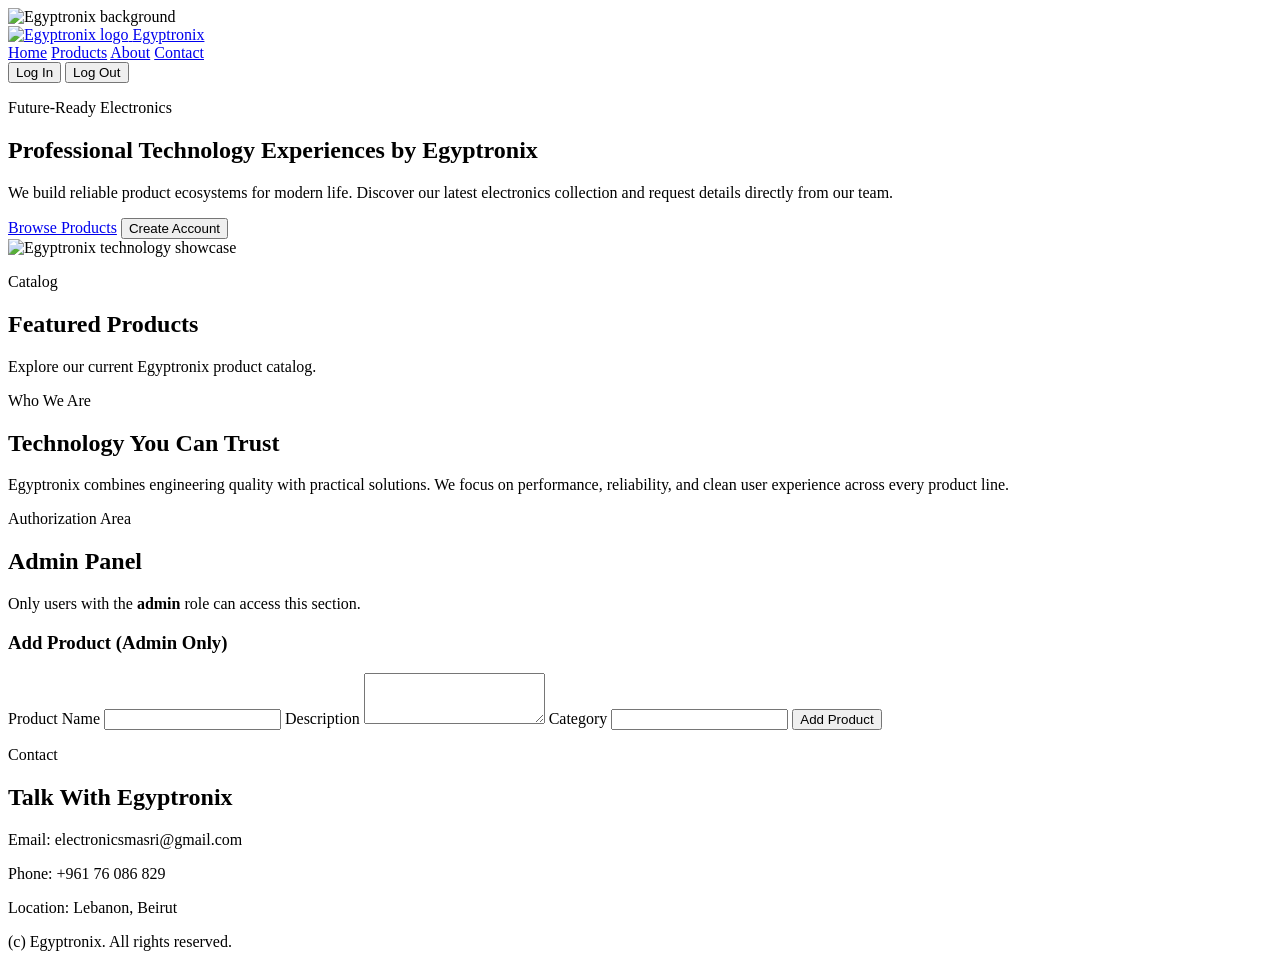
==== index.html @ 303e8a51 "Create index.html" ====
<!DOCTYPE html>
<html lang="en">
<head>
  <meta charset="UTF-8">
  <meta name="viewport" content="width=device-width, initial-scale=1.0">
  <title>Egyptronix | Smart Technology Solutions</title>
  <meta name="description" content="Egyptronix delivers modern electronics and smart technology solutions for homes and businesses.">
  <link rel="icon" type="image/png" href="../Logo.png">
  <link rel="preconnect" href="https://fonts.googleapis.com">
  <link rel="preconnect" href="https://fonts.gstatic.com" crossorigin>
  <link href="https://fonts.googleapis.com/css2?family=Space+Grotesk:wght@400;500;700&family=Manrope:wght@400;600;700&display=swap" rel="stylesheet">
  <link rel="stylesheet" href="style.css">
</head>
<body>
  <img class="body-bg-image" src="../Logo.png" alt="Egyptronix background">
  <div class="page-bg"></div>
  <header class="topbar">
    <a class="brand" href="#home" aria-label="Egyptronix Home">
      <img src="../Egyptronix.png" alt="Egyptronix logo">
      <span>Egyptronix</span>
    </a>
    <nav class="nav-links" aria-label="Main navigation">
      <a href="#home">Home</a>
      <a href="#products">Products</a>
      <a href="#about">About</a>
      <a href="#contact">Contact</a>
    </nav>
    <div class="auth-actions">
      <button id="loginBtn" class="btn btn-ghost">Log In</button>
      <button id="logoutBtn" class="btn btn-ghost hidden">Log Out</button>
    </div>
  </header>

  <main>
    <section class="hero" id="home">
      <div class="hero-copy">
        <p class="kicker">Future-Ready Electronics</p>
        <h1>Professional Technology Experiences by Egyptronix</h1>
        <p>
          We build reliable product ecosystems for modern life. Discover our latest electronics collection and request details directly from our team.
        </p>
        <div class="hero-cta">
          <a class="btn btn-primary" href="#products">Browse Products</a>
          <button id="openRegisterBtn" class="btn btn-ghost">Create Account</button>
        </div>
      </div>
      <div class="hero-media">
        <img src="../Logo.png" alt="Egyptronix technology showcase">
      </div>
    </section>

    <section class="section products" id="products">
      <div class="section-head">
        <p class="kicker">Catalog</p>
        <h2>Featured Products</h2>
        <p>Explore our current Egyptronix product catalog.</p>
      </div>
      <div id="productGrid" class="product-grid" aria-live="polite"></div>
    </section>

    <section class="section about" id="about">
      <div class="section-head">
        <p class="kicker">Who We Are</p>
        <h2>Technology You Can Trust</h2>
      </div>
      <p>
        Egyptronix combines engineering quality with practical solutions. We focus on performance, reliability, and clean user experience across every product line.
      </p>
    </section>

    <section class="section admin hidden" id="adminSection">
      <div class="section-head">
        <p class="kicker">Authorization Area</p>
        <h2>Admin Panel</h2>
        <p>Only users with the <strong>admin</strong> role can access this section.</p>
      </div>
      <form id="productForm" class="card form-card">
        <h3>Add Product (Admin Only)</h3>
        <label for="productName">Product Name</label>
        <input id="productName" required>
        <label for="productDesc">Description</label>
        <textarea id="productDesc" rows="3" required></textarea>
        <label for="productCategory">Category</label>
        <input id="productCategory" required>
        <button type="submit" class="btn btn-primary">Add Product</button>
      </form>
    </section>

    <section class="section contact" id="contact">
      <div class="section-head">
        <p class="kicker">Contact</p>
        <h2>Talk With Egyptronix</h2>
      </div>
      <div class="contact-grid">
        <p>Email: electronicsmasri@gmail.com</p>
        <p>Phone: +961 76 086 829</p>
        <p>Location: Lebanon, Beirut</p>
      </div>
    </section>
  </main>

  <footer class="site-footer">
    <p>(c) <span id="currentYear"></span> Egyptronix. All rights reserved.</p>
  </footer>

  <dialog id="authModal" class="auth-modal">
    <div class="modal-tabs">
      <button id="tabLogin" class="tab active">Log In</button>
      <button id="tabRegister" class="tab">Register</button>
    </div>
    <form id="loginForm" class="auth-form">
      <h3>Welcome Back</h3>
      <label for="loginEmail">Email</label>
      <input id="loginEmail" type="email" required>
      <label for="loginPassword">Password</label>
      <input id="loginPassword" type="password" required>
      <button type="submit" class="btn btn-primary">Log In</button>
    </form>
    <form id="registerForm" class="auth-form hidden">
      <h3>Create Account</h3>
      <label for="registerName">Full Name</label>
      <input id="registerName" required>
      <label for="registerEmail">Email</label>
      <input id="registerEmail" type="email" required>
      <label for="registerPassword">Password</label>
      <input id="registerPassword" type="password" minlength="6" required>
      <button type="submit" class="btn btn-primary">Register</button>
    </form>
    <button id="closeModalBtn" class="btn btn-ghost btn-close">Close</button>
  </dialog>

  <script src="script.js"></script>
</body>
</html>
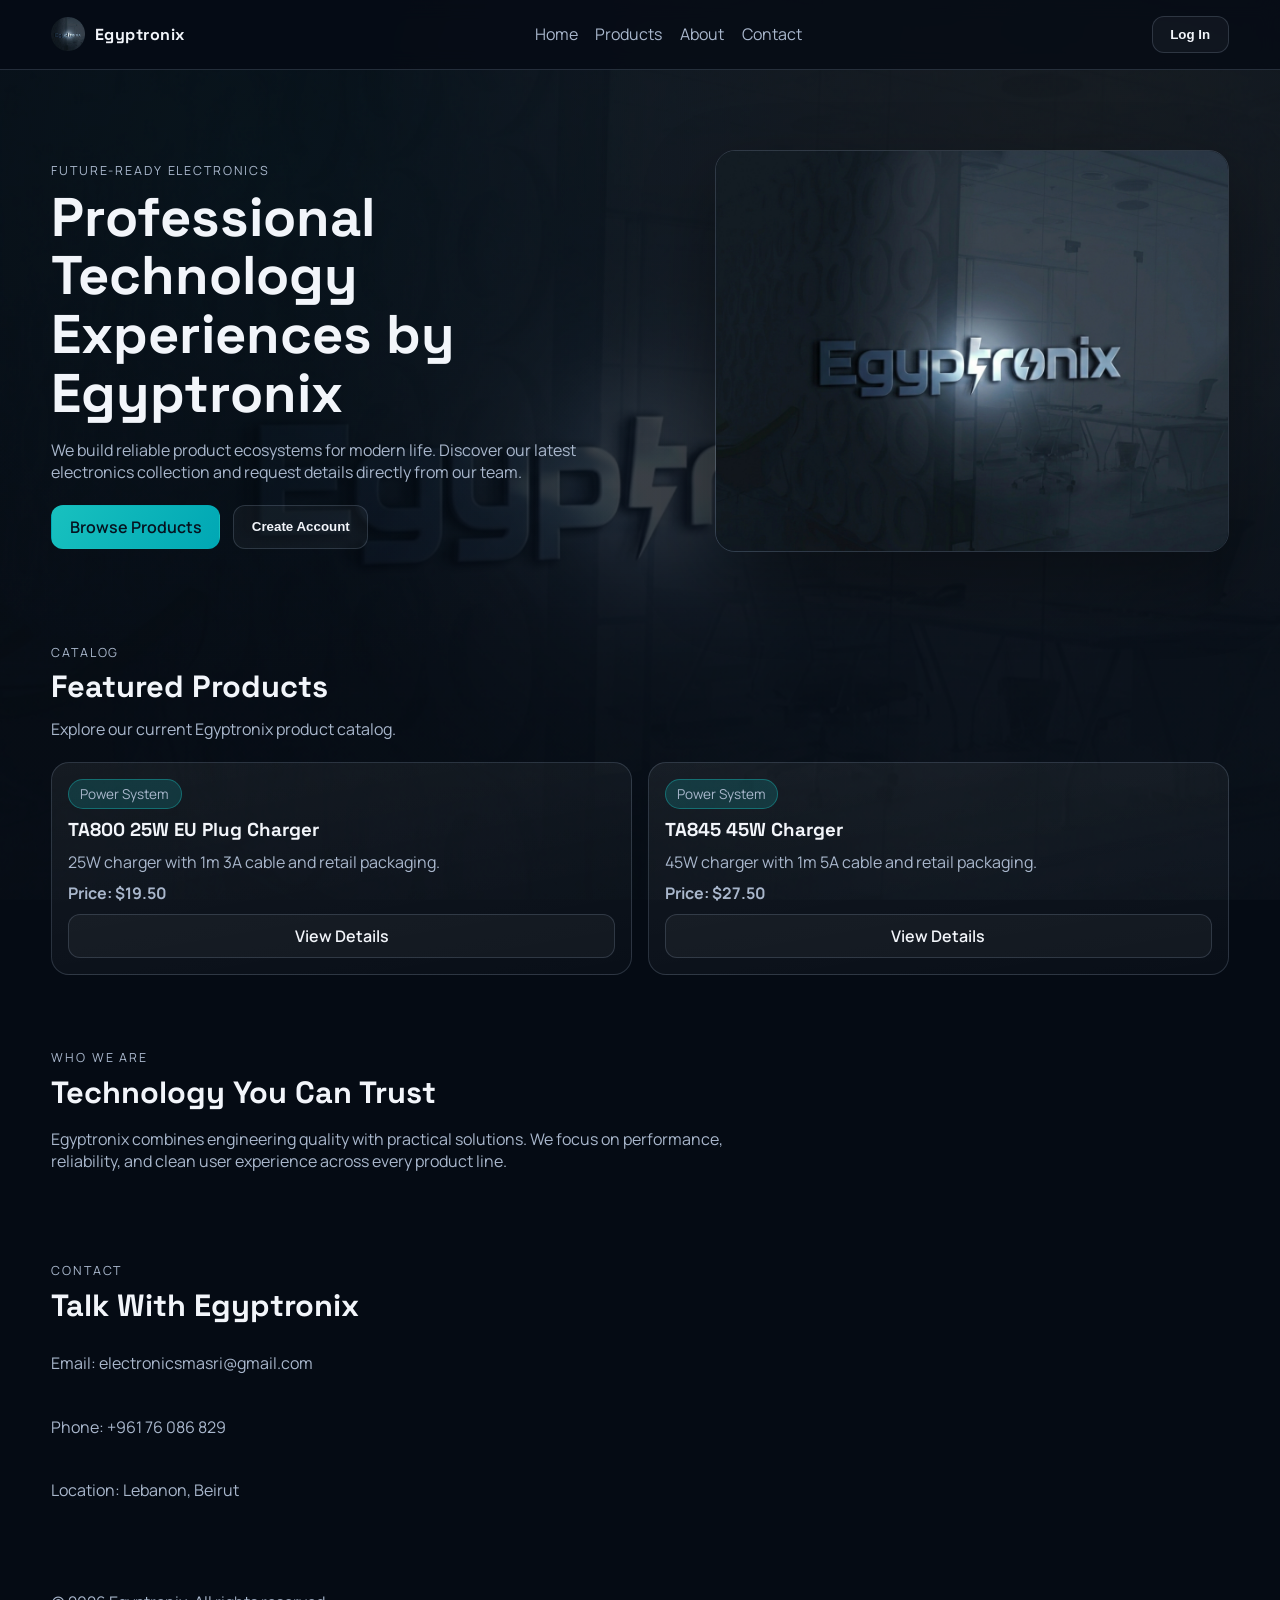
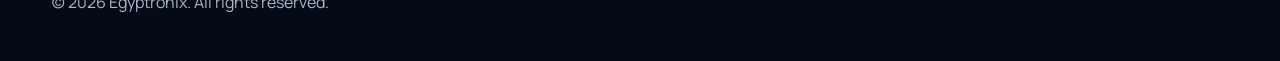
==== commit 180e766e: "Update image paths in index.html" ====
--- a/index.html
+++ b/index.html
@@ -5,14 +5,14 @@
   <meta name="viewport" content="width=device-width, initial-scale=1.0">
   <title>Egyptronix | Smart Technology Solutions</title>
   <meta name="description" content="Egyptronix delivers modern electronics and smart technology solutions for homes and businesses.">
-  <link rel="icon" type="image/png" href="../Logo.png">
+  <link rel="icon" type="image/png" href="Logo.png">
   <link rel="preconnect" href="https://fonts.googleapis.com">
   <link rel="preconnect" href="https://fonts.gstatic.com" crossorigin>
   <link href="https://fonts.googleapis.com/css2?family=Space+Grotesk:wght@400;500;700&family=Manrope:wght@400;600;700&display=swap" rel="stylesheet">
   <link rel="stylesheet" href="style.css">
 </head>
 <body>
-  <img class="body-bg-image" src="../Logo.png" alt="Egyptronix background">
+  <img class="body-bg-image" src="Logo.png" alt="Egyptronix background">
   <div class="page-bg"></div>
   <header class="topbar">
     <a class="brand" href="#home" aria-label="Egyptronix Home">
@@ -45,7 +45,7 @@
         </div>
       </div>
       <div class="hero-media">
-        <img src="../Logo.png" alt="Egyptronix technology showcase">
+        <img src="Logo.png" alt="Egyptronix technology showcase">
       </div>
     </section>
 
--- a/style.css
+++ b/style.css
@@ -0,0 +1,363 @@
+:root {
+  --bg: #050b14;
+  --bg-soft: #0d1727;
+  --panel: #111d30;
+  --panel-alt: #14243d;
+  --text: #f2f5fa;
+  --muted: #a9b7cc;
+  --line: rgba(196, 220, 255, 0.16);
+  --accent: #18c1bf;
+  --accent-2: #ffd166;
+  --danger: #ff6b6b;
+}
+
+* {
+  box-sizing: border-box;
+}
+
+html,
+body {
+  margin: 0;
+  min-height: 100%;
+  scroll-behavior: smooth;
+}
+
+body {
+  font-family: "Manrope", sans-serif;
+  color: var(--text);
+  background: #050b14;
+}
+
+.body-bg-image {
+  position: fixed;
+  inset: 0;
+  width: 100%;
+  height: 100%;
+  object-fit: cover;
+  z-index: 0;
+  pointer-events: none;
+  user-select: none;
+}
+
+.page-bg {
+  position: fixed;
+  inset: 0;
+  z-index: 1;
+  pointer-events: none;
+  background:
+    linear-gradient(rgba(5, 11, 20, 0.74), rgba(5, 11, 20, 0.82)),
+    radial-gradient(circle at 20% 18%, rgba(24, 193, 191, 0.13), transparent 42%),
+    radial-gradient(circle at 84% 14%, rgba(255, 209, 102, 0.12), transparent 40%);
+}
+
+.topbar,
+main,
+.site-footer,
+.auth-modal {
+  position: relative;
+  z-index: 2;
+}
+
+.topbar {
+  position: sticky;
+  top: 0;
+  z-index: 20;
+  display: flex;
+  align-items: center;
+  justify-content: space-between;
+  gap: 1rem;
+  padding: 1rem 4vw;
+  background: rgba(5, 11, 20, 0.8);
+  backdrop-filter: blur(10px);
+  border-bottom: 1px solid var(--line);
+}
+
+.brand {
+  display: inline-flex;
+  align-items: center;
+  gap: 0.6rem;
+  color: var(--text);
+  text-decoration: none;
+  font-family: "Space Grotesk", sans-serif;
+  font-weight: 700;
+  letter-spacing: 0.03em;
+}
+
+.brand img {
+  width: 34px;
+  height: 34px;
+  object-fit: contain;
+}
+
+.nav-links {
+  display: flex;
+  align-items: center;
+  gap: 1.1rem;
+}
+
+.nav-links a {
+  color: var(--muted);
+  text-decoration: none;
+  transition: color 0.2s ease;
+}
+
+.nav-links a:hover {
+  color: var(--text);
+}
+
+.auth-actions {
+  display: flex;
+  gap: 0.6rem;
+}
+
+.btn {
+  border: 1px solid var(--line);
+  border-radius: 12px;
+  padding: 0.62rem 1.1rem;
+  font-weight: 600;
+  cursor: pointer;
+  text-decoration: none;
+  display: inline-flex;
+  justify-content: center;
+  align-items: center;
+}
+
+.btn-primary {
+  background: linear-gradient(120deg, var(--accent), #00a7b4);
+  color: #06121f;
+  border-color: transparent;
+}
+
+.btn-ghost {
+  background: rgba(255, 255, 255, 0.04);
+  color: var(--text);
+}
+
+.hero {
+  padding: 5rem 4vw 3rem;
+  display: grid;
+  grid-template-columns: 1.1fr 0.9fr;
+  gap: 2.2rem;
+  align-items: center;
+}
+
+.hero-copy h1 {
+  font-family: "Space Grotesk", sans-serif;
+  font-size: clamp(2rem, 3vw + 1rem, 3.4rem);
+  line-height: 1.08;
+  margin: 0.5rem 0 1rem;
+}
+
+.hero-copy p {
+  color: var(--muted);
+  max-width: 56ch;
+}
+
+.kicker {
+  display: inline-block;
+  text-transform: uppercase;
+  letter-spacing: 0.15em;
+  color: var(--accent-2);
+  font-size: 0.78rem;
+  margin: 0;
+}
+
+.hero-cta {
+  display: flex;
+  flex-wrap: wrap;
+  gap: 0.8rem;
+  margin-top: 1.4rem;
+}
+
+.hero-media img {
+  width: 100%;
+  border-radius: 20px;
+  border: 1px solid var(--line);
+  box-shadow: 0 30px 70px rgba(0, 0, 0, 0.35);
+}
+
+.section {
+  padding: 2.2rem 4vw;
+}
+
+.section-head h2 {
+  font-family: "Space Grotesk", sans-serif;
+  margin: 0.35rem 0 0.7rem;
+  font-size: clamp(1.4rem, 2.4vw, 2rem);
+}
+
+.section-head p {
+  color: var(--muted);
+  margin: 0;
+}
+
+.product-grid {
+  margin-top: 1.4rem;
+  display: grid;
+  grid-template-columns: repeat(auto-fit, minmax(240px, 1fr));
+  gap: 1rem;
+}
+
+.card {
+  background: linear-gradient(170deg, rgba(255, 255, 255, 0.06), rgba(255, 255, 255, 0.02));
+  border: 1px solid var(--line);
+  border-radius: 18px;
+  padding: 1rem;
+}
+
+.product-card {
+  display: grid;
+  gap: 0.6rem;
+}
+
+.product-card h3 {
+  margin: 0;
+  font-family: "Space Grotesk", sans-serif;
+}
+
+.product-card p {
+  margin: 0;
+  color: var(--muted);
+}
+
+.pill {
+  display: inline-block;
+  padding: 0.3rem 0.7rem;
+  border-radius: 999px;
+  background: rgba(24, 193, 191, 0.18);
+  border: 1px solid rgba(24, 193, 191, 0.4);
+  width: fit-content;
+  font-size: 0.85rem;
+}
+
+.price-note {
+  font-weight: 700;
+  color: var(--accent-2);
+}
+
+.about p {
+  color: var(--muted);
+  max-width: 70ch;
+}
+
+.form-card {
+  max-width: 520px;
+  display: grid;
+  gap: 0.5rem;
+}
+
+input,
+textarea {
+  width: 100%;
+  border-radius: 10px;
+  border: 1px solid var(--line);
+  background: rgba(255, 255, 255, 0.04);
+  color: var(--text);
+  padding: 0.65rem 0.75rem;
+  font-family: inherit;
+}
+
+.contact-grid {
+  display: grid;
+  gap: 0.6rem;
+  color: var(--muted);
+}
+
+.site-footer {
+  padding: 1.4rem 4vw 2rem;
+  color: var(--muted);
+}
+
+.auth-modal {
+  width: min(460px, calc(100vw - 2rem));
+  border: 1px solid var(--line);
+  border-radius: 16px;
+  background: var(--panel);
+  color: var(--text);
+  padding: 1rem;
+}
+
+.auth-modal::backdrop {
+  background: rgba(0, 0, 0, 0.65);
+}
+
+.modal-tabs {
+  display: flex;
+  gap: 0.45rem;
+  margin-bottom: 1rem;
+}
+
+.tab {
+  flex: 1;
+  border: 1px solid var(--line);
+  background: transparent;
+  color: var(--muted);
+  padding: 0.5rem 0.65rem;
+  border-radius: 10px;
+  cursor: pointer;
+}
+
+.tab.active {
+  background: var(--panel-alt);
+  color: var(--text);
+}
+
+.auth-form {
+  display: grid;
+  gap: 0.55rem;
+}
+
+.btn-close {
+  margin-top: 1rem;
+  width: 100%;
+}
+
+.details-body .topbar {
+  position: static;
+}
+
+.details-main {
+  padding: 3rem 4vw;
+}
+
+.details-card {
+  max-width: 760px;
+}
+
+.details-product-image {
+  width: min(300px, 100%);
+  height: 300px;
+  display: block;
+  margin: 0.9rem auto 0;
+  border-radius: 14px;
+  border: 1px solid var(--line);
+  background: rgba(255, 255, 255, 0.04);
+  object-fit: contain;
+  padding: 0.6rem;
+}
+
+.hidden {
+  display: none !important;
+}
+
+@media (max-width: 900px) {
+  .hero {
+    grid-template-columns: 1fr;
+    padding-top: 2.8rem;
+  }
+
+  .topbar {
+    flex-wrap: wrap;
+  }
+
+  .nav-links {
+    order: 3;
+    width: 100%;
+    justify-content: center;
+  }
+
+  .details-product-image {
+    width: min(260px, 100%);
+    height: 260px;
+  }
+}
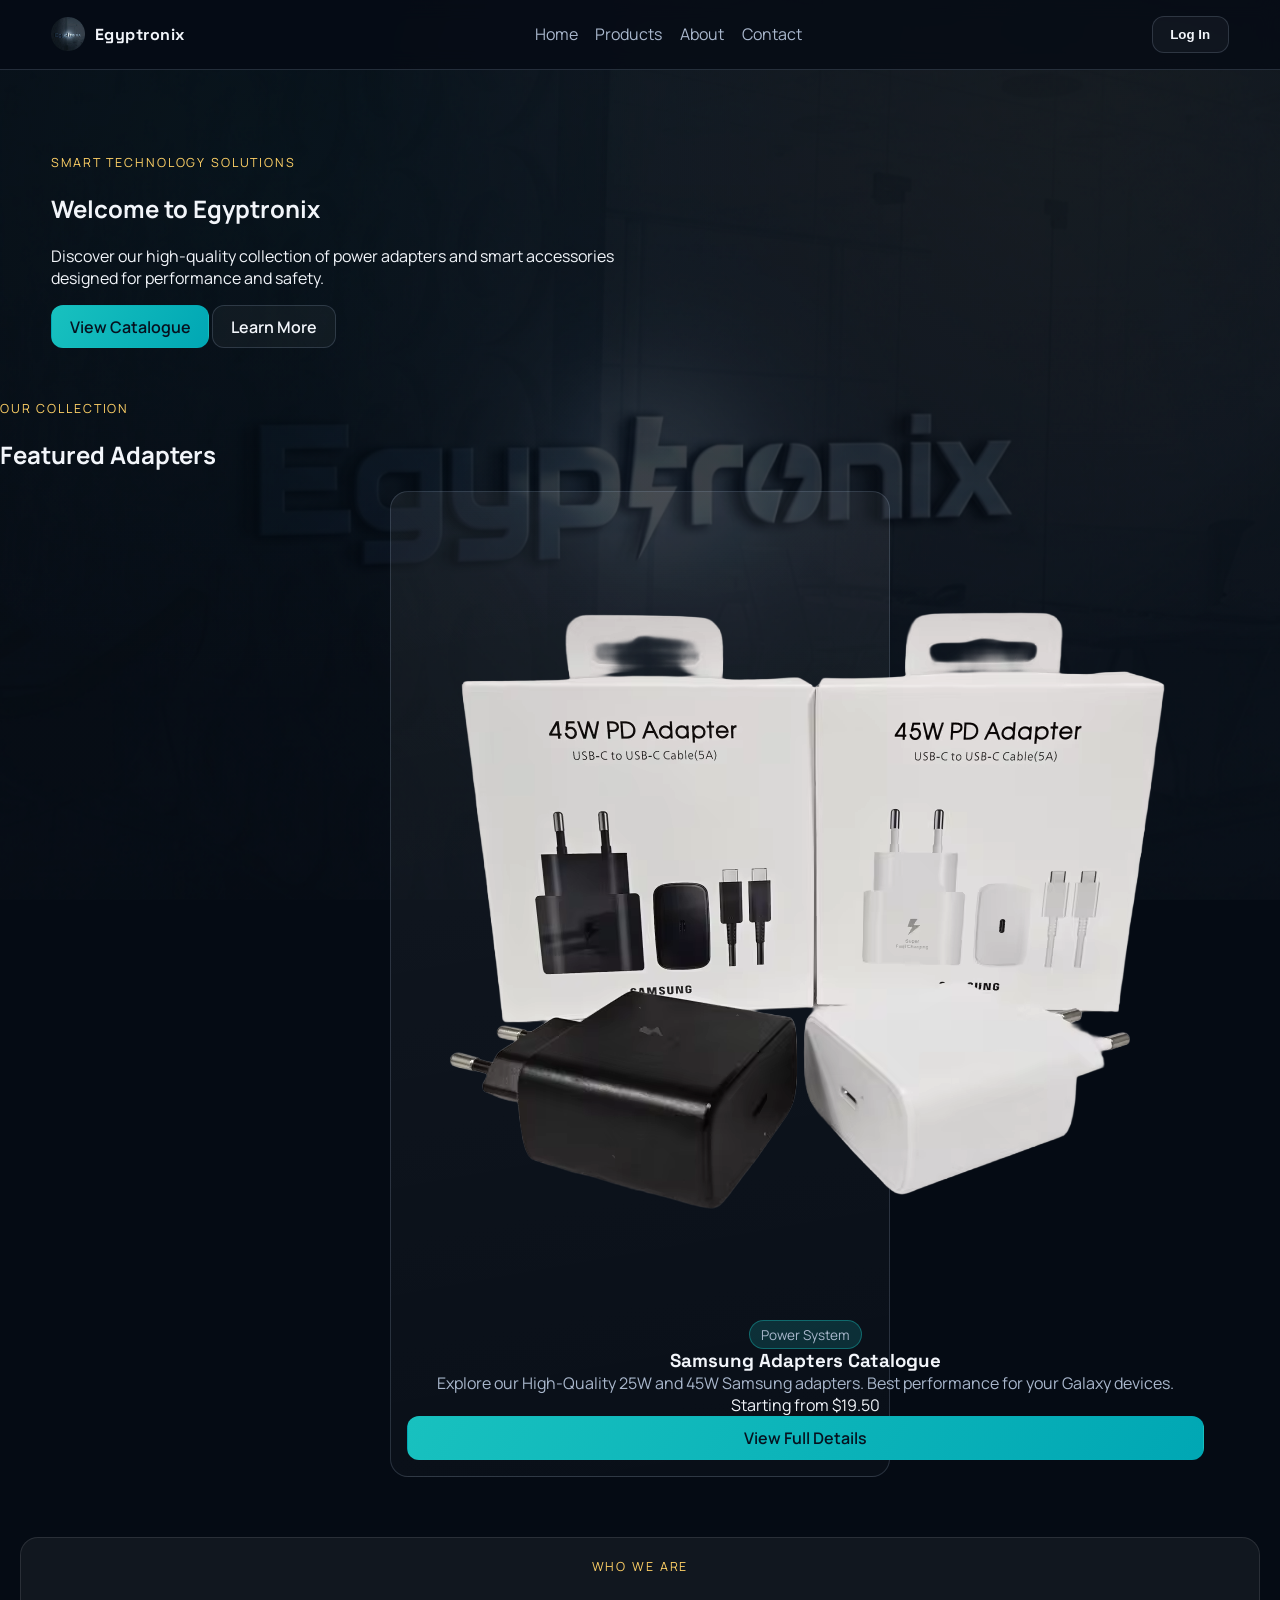
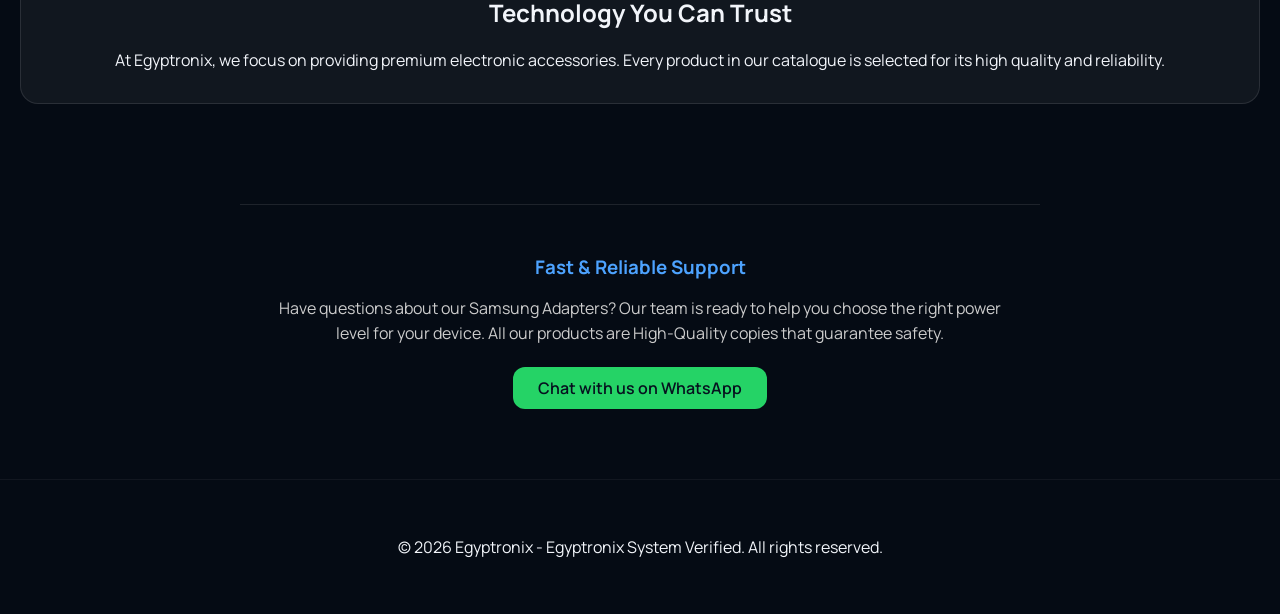
==== commit 7671bf27: "Refactor index.html structure and content" ====
--- a/index.html
+++ b/index.html
@@ -1,134 +1,95 @@
 <!DOCTYPE html>
 <html lang="en">
 <head>
-  <meta charset="UTF-8">
-  <meta name="viewport" content="width=device-width, initial-scale=1.0">
-  <title>Egyptronix | Smart Technology Solutions</title>
-  <meta name="description" content="Egyptronix delivers modern electronics and smart technology solutions for homes and businesses.">
-  <link rel="icon" type="image/png" href="Logo.png">
-  <link rel="preconnect" href="https://fonts.googleapis.com">
-  <link rel="preconnect" href="https://fonts.gstatic.com" crossorigin>
-  <link href="https://fonts.googleapis.com/css2?family=Space+Grotesk:wght@400;500;700&family=Manrope:wght@400;600;700&display=swap" rel="stylesheet">
-  <link rel="stylesheet" href="style.css">
+    <meta charset="UTF-8">
+    <meta name="viewport" content="width=device-width, initial-scale=1.0">
+    <title>Egyptronix | Smart Technology</title>
+    <link rel="icon" type="image/png" href="Logo.png">
+    <link rel="preconnect" href="https://fonts.googleapis.com">
+    <link rel="preconnect" href="https://fonts.gstatic.com" crossorigin>
+    <link href="https://fonts.googleapis.com/css2?family=Space+Grotesk:wght@400;500;700&family=Manrope:wght@400;600&display=swap" rel="stylesheet">
+    <link rel="stylesheet" href="style.css">
 </head>
 <body>
-  <img class="body-bg-image" src="Logo.png" alt="Egyptronix background">
-  <div class="page-bg"></div>
-  <header class="topbar">
-    <a class="brand" href="#home" aria-label="Egyptronix Home">
-      <img src="../Egyptronix.png" alt="Egyptronix logo">
-      <span>Egyptronix</span>
-    </a>
-    <nav class="nav-links" aria-label="Main navigation">
-      <a href="#home">Home</a>
-      <a href="#products">Products</a>
-      <a href="#about">About</a>
-      <a href="#contact">Contact</a>
-    </nav>
-    <div class="auth-actions">
-      <button id="loginBtn" class="btn btn-ghost">Log In</button>
-      <button id="logoutBtn" class="btn btn-ghost hidden">Log Out</button>
-    </div>
-  </header>
+    <img class="body-bg-image" src="Logo.png" alt="Egyptronix background">
+    <div class="page-bg"></div>
 
-  <main>
-    <section class="hero" id="home">
-      <div class="hero-copy">
-        <p class="kicker">Future-Ready Electronics</p>
-        <h1>Professional Technology Experiences by Egyptronix</h1>
-        <p>
-          We build reliable product ecosystems for modern life. Discover our latest electronics collection and request details directly from our team.
-        </p>
-        <div class="hero-cta">
-          <a class="btn btn-primary" href="#products">Browse Products</a>
-          <button id="openRegisterBtn" class="btn btn-ghost">Create Account</button>
-        </div>
-      </div>
-      <div class="hero-media">
-        <img src="Logo.png" alt="Egyptronix technology showcase">
-      </div>
-    </section>
+    <header class="topbar">
+        <a class="brand" href="index.html">
+            <img src="Egyptronix.png" alt="Egyptronix logo">
+            <span>Egyptronix</span>
+        </a>
+        <nav class="nav-links">
+            <a href="#home">Home</a>
+            <a href="#products">Products</a>
+            <a href="#about">About</a>
+            <a href="#contact">Contact</a>
+        </nav>
+        <button class="btn btn-ghost">Log In</button>
+    </header>
 
-    <section class="section products" id="products">
-      <div class="section-head">
-        <p class="kicker">Catalog</p>
-        <h2>Featured Products</h2>
-        <p>Explore our current Egyptronix product catalog.</p>
-      </div>
-      <div id="productGrid" class="product-grid" aria-live="polite"></div>
-    </section>
+    <main>
+        <section id="home" class="hero">
+            <div class="hero-content">
+                <p class="kicker">Smart Technology Solutions</p>
+                <h1>Welcome to Egyptronix</h1>
+                <p class="hero-description">Discover our high-quality collection of power adapters and smart accessories designed for performance and safety.</p>
+                <div class="hero-actions">
+                    <a href="#products" class="btn btn-primary">View Catalogue</a>
+                    <a href="#about" class="btn btn-ghost">Learn More</a>
+                </div>
+            </div>
+        </section>
 
-    <section class="section about" id="about">
-      <div class="section-head">
-        <p class="kicker">Who We Are</p>
-        <h2>Technology You Can Trust</h2>
-      </div>
-      <p>
-        Egyptronix combines engineering quality with practical solutions. We focus on performance, reliability, and clean user experience across every product line.
-      </p>
-    </section>
+        <section id="products" class="products-section">
+            <div class="section-header">
+                <p class="kicker">Our Collection</p>
+                <h2>Featured Adapters</h2>
+            </div>
+            
+            <div class="products-grid" style="display: flex; justify-content: center;">
+                <article class="card product-card" style="max-width: 500px; text-align: center;">
+                    <div class="card-image">
+                        <img src="TA845-45W.png" alt="Samsung Adapters Catalogue">
+                    </div>
+                    <div class="card-content">
+                        <p class="pill">Power System</p>
+                        <h3>Samsung Adapters Catalogue</h3>
+                        <p>Explore our High-Quality 25W and 45W Samsung adapters. Best performance for your Galaxy devices.</p>
+                        <div class="card-footer" style="flex-direction: column; gap: 10px;">
+                            <span class="price">Starting from $19.50</span>
+                            <a href="details.html" class="btn btn-primary" style="width: 100%;">View Full Details</a>
+                        </div>
+                    </div>
+                </article>
+            </div>
+        </section>
 
-    <section class="section admin hidden" id="adminSection">
-      <div class="section-head">
-        <p class="kicker">Authorization Area</p>
-        <h2>Admin Panel</h2>
-        <p>Only users with the <strong>admin</strong> role can access this section.</p>
-      </div>
-      <form id="productForm" class="card form-card">
-        <h3>Add Product (Admin Only)</h3>
-        <label for="productName">Product Name</label>
-        <input id="productName" required>
-        <label for="productDesc">Description</label>
-        <textarea id="productDesc" rows="3" required></textarea>
-        <label for="productCategory">Category</label>
-        <input id="productCategory" required>
-        <button type="submit" class="btn btn-primary">Add Product</button>
-      </form>
-    </section>
+        <section id="about" class="about-section" style="padding: 60px 20px; text-align: center;">
+            <div class="card" style="background: rgba(255,255,255,0.05); border: 1px solid rgba(255,255,255,0.1);">
+                <p class="kicker">Who We Are</p>
+                <h2>Technology You Can Trust</h2>
+                <p>At Egyptronix, we focus on providing premium electronic accessories. Every product in our catalogue is selected for its high quality and reliability.</p>
+            </div>
+        </section>
 
-    <section class="section contact" id="contact">
-      <div class="section-head">
-        <p class="kicker">Contact</p>
-        <h2>Talk With Egyptronix</h2>
-      </div>
-      <div class="contact-grid">
-        <p>Email: electronicsmasri@gmail.com</p>
-        <p>Phone: +961 76 086 829</p>
-        <p>Location: Lebanon, Beirut</p>
-      </div>
-    </section>
-  </main>
+        <section class="extra-info-section" style="margin: 40px auto; max-width: 800px; padding: 30px; border-top: 1px solid rgba(255,255,255,0.1); text-align: center;">
+            <h3 style="color: #4da3ff; margin-bottom: 15px;">Fast & Reliable Support</h3>
+            <p style="color: #ccc; line-height: 1.6;">
+                Have questions about our Samsung Adapters? Our team is ready to help you choose the right power level for your device. 
+                All our products are High-Quality copies that guarantee safety.
+            </p>
+            <div style="margin-top: 20px;">
+                <a href="https://wa.me/YOUR_PHONE_NUMBER" class="btn btn-primary" style="background: #25D366; border: none; padding: 10px 25px;">
+                    Chat with us on WhatsApp
+                </a>
+            </div>
+        </section>
+    </main>
 
-  <footer class="site-footer">
-    <p>(c) <span id="currentYear"></span> Egyptronix. All rights reserved.</p>
-  </footer>
+    <footer class="main-footer" style="padding: 40px 20px; text-align: center; border-top: 1px solid rgba(255,255,255,0.05);">
+        <p>&copy; 2026 Egyptronix - Egyptronix System Verified. All rights reserved.</p>
+    </footer>
 
-  <dialog id="authModal" class="auth-modal">
-    <div class="modal-tabs">
-      <button id="tabLogin" class="tab active">Log In</button>
-      <button id="tabRegister" class="tab">Register</button>
-    </div>
-    <form id="loginForm" class="auth-form">
-      <h3>Welcome Back</h3>
-      <label for="loginEmail">Email</label>
-      <input id="loginEmail" type="email" required>
-      <label for="loginPassword">Password</label>
-      <input id="loginPassword" type="password" required>
-      <button type="submit" class="btn btn-primary">Log In</button>
-    </form>
-    <form id="registerForm" class="auth-form hidden">
-      <h3>Create Account</h3>
-      <label for="registerName">Full Name</label>
-      <input id="registerName" required>
-      <label for="registerEmail">Email</label>
-      <input id="registerEmail" type="email" required>
-      <label for="registerPassword">Password</label>
-      <input id="registerPassword" type="password" minlength="6" required>
-      <button type="submit" class="btn btn-primary">Register</button>
-    </form>
-    <button id="closeModalBtn" class="btn btn-ghost btn-close">Close</button>
-  </dialog>
-
-  <script src="script.js"></script>
 </body>
 </html>
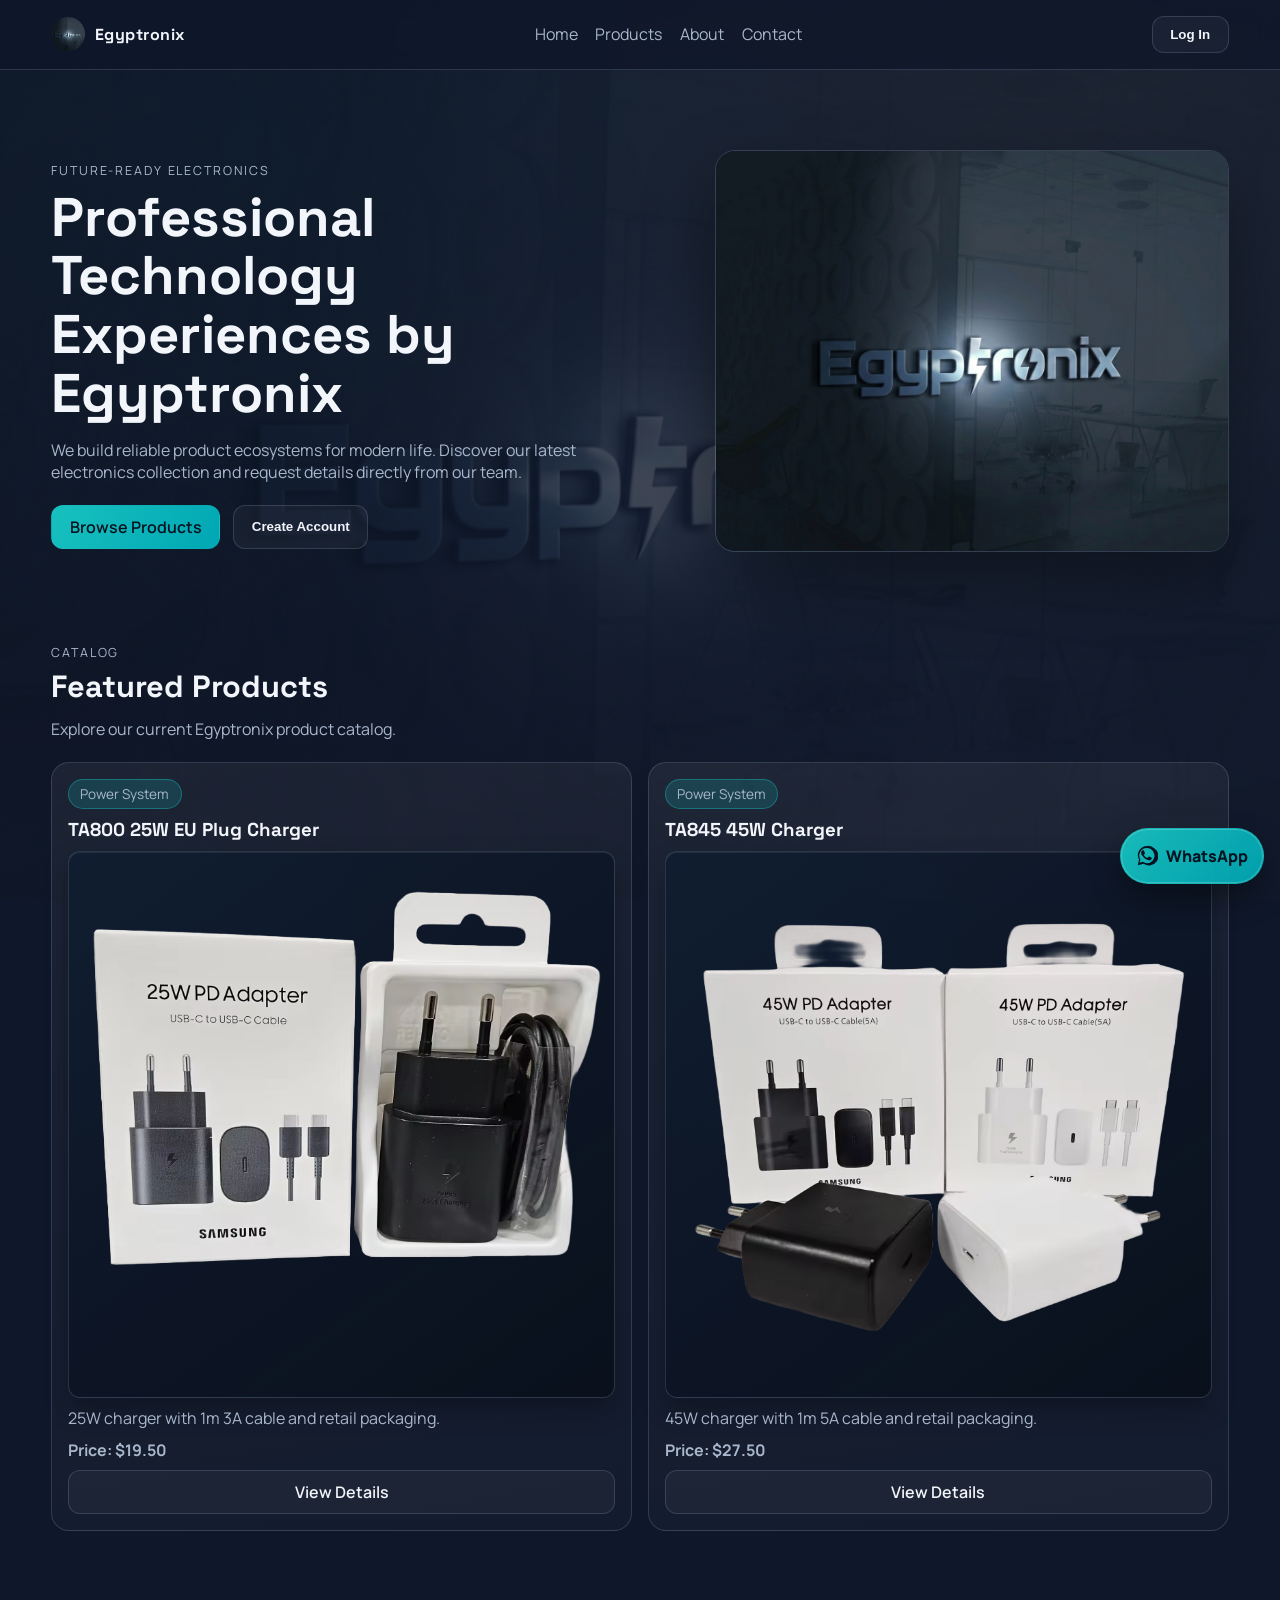
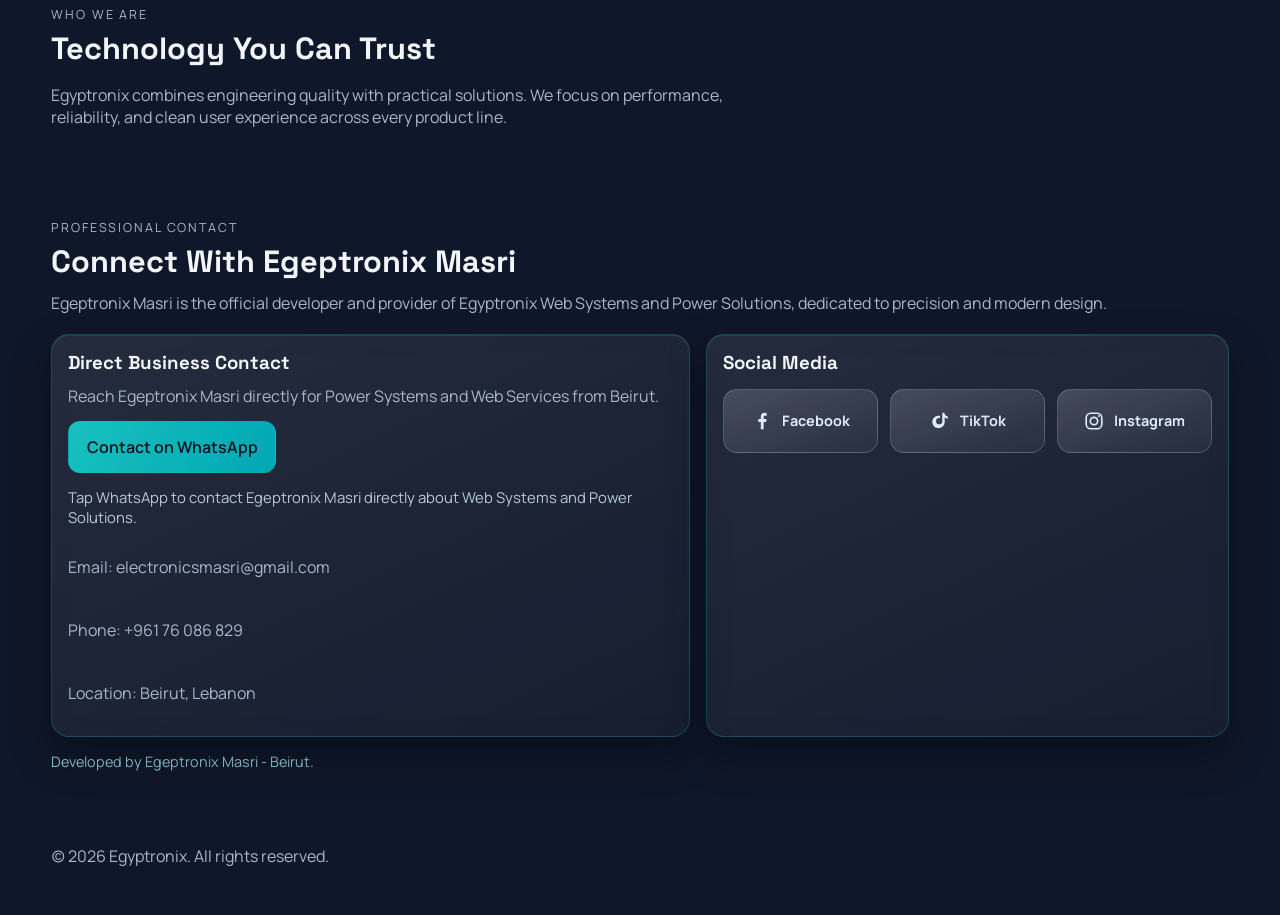
==== commit 94d9a46e: "Add files via upload" ====
--- a/index.html
+++ b/index.html
@@ -1,95 +1,203 @@
-<!DOCTYPE html>
-<html lang="en">
-<head>
-    <meta charset="UTF-8">
-    <meta name="viewport" content="width=device-width, initial-scale=1.0">
-    <title>Egyptronix | Smart Technology</title>
-    <link rel="icon" type="image/png" href="Logo.png">
-    <link rel="preconnect" href="https://fonts.googleapis.com">
-    <link rel="preconnect" href="https://fonts.gstatic.com" crossorigin>
-    <link href="https://fonts.googleapis.com/css2?family=Space+Grotesk:wght@400;500;700&family=Manrope:wght@400;600&display=swap" rel="stylesheet">
-    <link rel="stylesheet" href="style.css">
-</head>
-<body>
-    <img class="body-bg-image" src="Logo.png" alt="Egyptronix background">
-    <div class="page-bg"></div>
-
-    <header class="topbar">
-        <a class="brand" href="index.html">
-            <img src="Egyptronix.png" alt="Egyptronix logo">
-            <span>Egyptronix</span>
-        </a>
-        <nav class="nav-links">
-            <a href="#home">Home</a>
-            <a href="#products">Products</a>
-            <a href="#about">About</a>
-            <a href="#contact">Contact</a>
-        </nav>
-        <button class="btn btn-ghost">Log In</button>
-    </header>
-
-    <main>
-        <section id="home" class="hero">
-            <div class="hero-content">
-                <p class="kicker">Smart Technology Solutions</p>
-                <h1>Welcome to Egyptronix</h1>
-                <p class="hero-description">Discover our high-quality collection of power adapters and smart accessories designed for performance and safety.</p>
-                <div class="hero-actions">
-                    <a href="#products" class="btn btn-primary">View Catalogue</a>
-                    <a href="#about" class="btn btn-ghost">Learn More</a>
-                </div>
-            </div>
-        </section>
-
-        <section id="products" class="products-section">
-            <div class="section-header">
-                <p class="kicker">Our Collection</p>
-                <h2>Featured Adapters</h2>
-            </div>
-            
-            <div class="products-grid" style="display: flex; justify-content: center;">
-                <article class="card product-card" style="max-width: 500px; text-align: center;">
-                    <div class="card-image">
-                        <img src="TA845-45W.png" alt="Samsung Adapters Catalogue">
-                    </div>
-                    <div class="card-content">
-                        <p class="pill">Power System</p>
-                        <h3>Samsung Adapters Catalogue</h3>
-                        <p>Explore our High-Quality 25W and 45W Samsung adapters. Best performance for your Galaxy devices.</p>
-                        <div class="card-footer" style="flex-direction: column; gap: 10px;">
-                            <span class="price">Starting from $19.50</span>
-                            <a href="details.html" class="btn btn-primary" style="width: 100%;">View Full Details</a>
-                        </div>
-                    </div>
-                </article>
-            </div>
-        </section>
-
-        <section id="about" class="about-section" style="padding: 60px 20px; text-align: center;">
-            <div class="card" style="background: rgba(255,255,255,0.05); border: 1px solid rgba(255,255,255,0.1);">
-                <p class="kicker">Who We Are</p>
-                <h2>Technology You Can Trust</h2>
-                <p>At Egyptronix, we focus on providing premium electronic accessories. Every product in our catalogue is selected for its high quality and reliability.</p>
-            </div>
-        </section>
-
-        <section class="extra-info-section" style="margin: 40px auto; max-width: 800px; padding: 30px; border-top: 1px solid rgba(255,255,255,0.1); text-align: center;">
-            <h3 style="color: #4da3ff; margin-bottom: 15px;">Fast & Reliable Support</h3>
-            <p style="color: #ccc; line-height: 1.6;">
-                Have questions about our Samsung Adapters? Our team is ready to help you choose the right power level for your device. 
-                All our products are High-Quality copies that guarantee safety.
-            </p>
-            <div style="margin-top: 20px;">
-                <a href="https://wa.me/YOUR_PHONE_NUMBER" class="btn btn-primary" style="background: #25D366; border: none; padding: 10px 25px;">
-                    Chat with us on WhatsApp
-                </a>
-            </div>
-        </section>
-    </main>
-
-    <footer class="main-footer" style="padding: 40px 20px; text-align: center; border-top: 1px solid rgba(255,255,255,0.05);">
-        <p>&copy; 2026 Egyptronix - Egyptronix System Verified. All rights reserved.</p>
-    </footer>
-
-</body>
-</html>
+<!DOCTYPE html>
+<html lang="en">
+
+<head>
+  <meta charset="UTF-8">
+  <meta name="viewport" content="width=device-width, initial-scale=1.0">
+  <title>Egyptronix | Smart Technology Solutions</title>
+  <meta name="description"
+    content="Egyptronix delivers modern electronics and smart technology solutions for homes and businesses.">
+  <link rel="icon" type="image/png" href="Logo.png">
+  <link rel="preconnect" href="https://fonts.googleapis.com">
+  <link rel="preconnect" href="https://fonts.gstatic.com" crossorigin>
+  <link
+    href="https://fonts.googleapis.com/css2?family=Space+Grotesk:wght@400;500;700&family=Manrope:wght@400;600;700&display=swap"
+    rel="stylesheet">
+  <link rel="stylesheet" href="style.css">
+</head>
+
+<body>
+  <img class="body-bg-image" src="Logo.png" alt="Egyptronix background">
+  <div class="page-bg"></div>
+  <header class="topbar">
+    <a class="brand" href="#home" aria-label="Egyptronix Home">
+      <img src="Egyptronix.png" alt="Egyptronix logo">
+      <span>Egyptronix</span>
+    </a>
+    <nav class="nav-links" aria-label="Main navigation">
+      <a href="#home">Home</a>
+      <a href="#products">Products</a>
+      <a href="#about">About</a>
+      <a href="#contact">Contact</a>
+    </nav>
+    <div class="auth-actions">
+      <button id="loginBtn" class="btn btn-ghost">Log In</button>
+      <button id="logoutBtn" class="btn btn-ghost hidden">Log Out</button>
+    </div>
+  </header>
+
+  <main>
+    <section class="hero" id="home">
+      <div class="hero-copy">
+        <p class="kicker">Future-Ready Electronics</p>
+        <h1>Professional Technology Experiences by Egyptronix</h1>
+        <p>
+          We build reliable product ecosystems for modern life. Discover our latest electronics collection and request
+          details directly from our team.
+        </p>
+        <div class="hero-cta">
+          <a class="btn btn-primary" href="#products">Browse Products</a>
+          <button id="openRegisterBtn" class="btn btn-ghost">Create Account</button>
+        </div>
+      </div>
+      <div class="hero-media">
+        <img src="Logo.png" alt="Egyptronix technology showcase">
+      </div>
+    </section>
+
+    <section class="section products" id="products">
+      <div class="section-head">
+        <p class="kicker">Catalog</p>
+        <h2>Featured Products</h2>
+        <p>Explore our current Egyptronix product catalog.</p>
+      </div>
+      <div id="productGrid" class="product-grid" aria-live="polite"></div>
+    </section>
+
+    <section class="section about" id="about">
+      <div class="section-head">
+        <p class="kicker">Who We Are</p>
+        <h2>Technology You Can Trust</h2>
+      </div>
+      <p>
+        Egyptronix combines engineering quality with practical solutions. We focus on performance, reliability, and
+        clean user experience across every product line.
+      </p>
+    </section>
+
+    <section class="section admin hidden" id="adminSection">
+      <div class="section-head">
+        <p class="kicker">Authorization Area</p>
+        <h2>Admin Panel</h2>
+        <p>Only users with the <strong>admin</strong> role can access this section.</p>
+      </div>
+      <form id="productForm" class="card form-card">
+        <h3>Add Product (Admin Only)</h3>
+        <label for="productName">Product Name</label>
+        <input id="productName" required>
+        <label for="productDesc">Description</label>
+        <textarea id="productDesc" rows="3" required></textarea>
+        <label for="productCategory">Category</label>
+        <input id="productCategory" required>
+        <button type="submit" class="btn btn-primary">Add Product</button>
+      </form>
+    </section>
+
+    <section class="section contact" id="contact">
+      <div class="section-head">
+        <p class="kicker">Professional Contact</p>
+        <h2>Connect With Egeptronix Masri</h2>
+        <p>
+          Egeptronix Masri is the official developer and provider of Egyptronix Web Systems and Power Solutions,
+          dedicated to precision and modern design.
+        </p>
+      </div>
+      <div class="contact-shell">
+        <article class="card contact-panel">
+          <h3 class="contact-title">Direct Business Contact</h3>
+          <p class="contact-intro">
+            Reach Egeptronix Masri directly for Power Systems and Web Services from Beirut.
+          </p>
+          <a class="btn btn-primary whatsapp-direct-btn" data-whatsapp-link href="#"
+            aria-label="Contact Egeptronix Masri on WhatsApp">
+            Contact on WhatsApp
+          </a>
+          <p id="whatsAppHint" class="contact-hint">
+            Instant response channel for technical consultation and project inquiries.
+          </p>
+          <div class="contact-grid">
+            <p>Email: electronicsmasri@gmail.com</p>
+            <p>Phone: +961 76 086 829</p>
+            <p>Location: Beirut, Lebanon</p>
+          </div>
+        </article>
+
+        <aside class="card contact-cta-board" aria-label="Egeptronix Masri social media channels">
+          <h3>Social Media</h3>
+          <div class="social-links" aria-label="Egeptronix Masri social media links">
+            <a class="social-glass" data-social-link="facebook" href="https://www.facebook.com/EgeptronixMasri"
+              target="_blank" rel="noopener noreferrer" aria-label="Open official Egeptronix Masri Facebook profile">
+              <svg viewBox="0 0 24 24" aria-hidden="true">
+                <path
+                  d="M13.8 21v-8h2.7l.4-3.1h-3.1V8c0-.9.3-1.6 1.6-1.6h1.7V3.5A20.8 20.8 0 0 0 14.7 3c-2.4 0-4 1.5-4 4.3v2.4H8V13h2.7v8h3.1Z"
+                  fill="currentColor" />
+              </svg>
+              <span>Facebook</span>
+            </a>
+            <a class="social-glass" data-social-link="tiktok" href="https://www.tiktok.com/@EgeptronixMasri"
+              target="_blank" rel="noopener noreferrer" aria-label="Open Egeptronix Masri TikTok profile">
+              <svg viewBox="0 0 24 24" aria-hidden="true">
+                <path
+                  d="M14.5 3v9.2a3.4 3.4 0 1 1-3.4-3.4c.3 0 .6 0 .9.1V6.4a6.8 6.8 0 1 0 5.1 6.6V8.3c1 .8 2.2 1.2 3.5 1.3V7a3.9 3.9 0 0 1-2.1-.7A4 4 0 0 1 16.8 3h-2.3Z"
+                  fill="currentColor" />
+              </svg>
+              <span>TikTok</span>
+            </a>
+            <a class="social-glass" href="https://www.instagram.com/egyptronix" target="_blank"
+              rel="noopener noreferrer" aria-label="Open Egyptronix Instagram profile">
+              <svg viewBox="0 0 24 24" aria-hidden="true">
+                <rect x="3.5" y="3.5" width="17" height="17" rx="5" ry="5" fill="none" stroke="currentColor"
+                  stroke-width="1.8" />
+                <circle cx="12" cy="12" r="4" fill="none" stroke="currentColor" stroke-width="1.8" />
+                <circle cx="17.4" cy="6.6" r="1.1" fill="currentColor" />
+              </svg>
+              <span>Instagram</span>
+            </a>
+          </div>
+        </aside>
+      </div>
+      <p class="developer-tag">Developed by Egeptronix Masri - Beirut.</p>
+    </section>
+  </main>
+  <a class="whatsapp-fab" data-whatsapp-link href="#" aria-label="Open WhatsApp chat with Egeptronix Masri">
+    <svg viewBox="0 0 24 24" aria-hidden="true">
+      <path
+        d="M20.2 3.8A9.85 9.85 0 0 0 12 1a10 10 0 0 0-8.7 14.9L2 22l6.3-1.6A10 10 0 1 0 20.2 3.8Zm-8.2 16a8.25 8.25 0 0 1-4.2-1.2l-.3-.2-3.7 1 1-3.6-.2-.3a8.3 8.3 0 1 1 7.4 4.3Zm4.6-6.2c-.3-.2-1.8-.9-2.1-1s-.5-.2-.7.2-.8 1-1 1.2-.4.2-.7 0a6.7 6.7 0 0 1-2-1.2 7.3 7.3 0 0 1-1.4-1.7c-.2-.3 0-.5.2-.7.2-.2.3-.4.5-.6.1-.2.2-.3.3-.5s0-.4 0-.5-.7-1.8-1-2.5c-.2-.6-.5-.5-.7-.5h-.6c-.2 0-.5.1-.8.4s-1 1-1 2.4 1 2.7 1.2 2.9 2 3.1 4.8 4.3c2.8 1.2 2.8.8 3.3.8.5 0 1.8-.7 2-1.4.3-.7.3-1.3.2-1.4-.2-.1-.4-.2-.7-.4Z"
+        fill="currentColor" />
+    </svg>
+    <span>WhatsApp</span>
+  </a>
+  <footer class="site-footer">
+    <p>(c) <span id="currentYear"></span> Egyptronix. All rights reserved.</p>
+  </footer>
+
+  <dialog id="authModal" class="auth-modal">
+    <div class="modal-tabs">
+      <button id="tabLogin" class="tab active">Log In</button>
+      <button id="tabRegister" class="tab">Register</button>
+    </div>
+    <form id="loginForm" class="auth-form">
+      <h3>Welcome Back</h3>
+      <label for="loginEmail">Email</label>
+      <input id="loginEmail" type="email" required>
+      <label for="loginPassword">Password</label>
+      <input id="loginPassword" type="password" required>
+      <button type="submit" class="btn btn-primary">Log In</button>
+    </form>
+    <form id="registerForm" class="auth-form hidden">
+      <h3>Create Account</h3>
+      <label for="registerName">Full Name</label>
+      <input id="registerName" required>
+      <label for="registerEmail">Email</label>
+      <input id="registerEmail" type="email" required>
+      <label for="registerPassword">Password</label>
+      <input id="registerPassword" type="password" minlength="6" required>
+      <button type="submit" class="btn btn-primary">Register</button>
+    </form>
+    <button id="closeModalBtn" class="btn btn-ghost btn-close">Close</button>
+  </dialog>
+
+  <script src="script.js"></script>
+</body>
+
+</html>
--- a/style.css
+++ b/style.css
@@ -1,8 +1,8 @@
 :root {
-  --bg: #050b14;
-  --bg-soft: #0d1727;
-  --panel: #111d30;
-  --panel-alt: #14243d;
+  --bg: #0f172a;
+  --bg-soft: #111f34;
+  --panel: #102136;
+  --panel-alt: #18324e;
   --text: #f2f5fa;
   --muted: #a9b7cc;
   --line: rgba(196, 220, 255, 0.16);
@@ -25,7 +25,7 @@
 body {
   font-family: "Manrope", sans-serif;
   color: var(--text);
-  background: #050b14;
+  background: var(--bg);
 }
 
 .body-bg-image {
@@ -45,7 +45,7 @@
   z-index: 1;
   pointer-events: none;
   background:
-    linear-gradient(rgba(5, 11, 20, 0.74), rgba(5, 11, 20, 0.82)),
+    linear-gradient(rgba(15, 23, 42, 0.76), rgba(15, 23, 42, 0.84)),
     radial-gradient(circle at 20% 18%, rgba(24, 193, 191, 0.13), transparent 42%),
     radial-gradient(circle at 84% 14%, rgba(255, 209, 102, 0.12), transparent 40%);
 }
@@ -67,7 +67,7 @@
   justify-content: space-between;
   gap: 1rem;
   padding: 1rem 4vw;
-  background: rgba(5, 11, 20, 0.8);
+  background: rgba(15, 23, 42, 0.82);
   backdrop-filter: blur(10px);
   border-bottom: 1px solid var(--line);
 }
@@ -208,11 +208,52 @@
 .product-card {
   display: grid;
   gap: 0.6rem;
+  align-content: start;
 }
 
 .product-card h3 {
   margin: 0;
   font-family: "Space Grotesk", sans-serif;
+}
+
+.product-media {
+  width: 100%;
+  aspect-ratio: 1 / 1;
+  border-radius: 12px;
+  overflow: hidden;
+  border: 1px solid var(--line);
+  background:
+    linear-gradient(145deg, rgba(17, 29, 48, 0.95), rgba(9, 16, 27, 0.9)),
+    radial-gradient(circle at 16% 15%, rgba(24, 193, 191, 0.12), transparent 44%);
+  box-shadow:
+    0 12px 24px rgba(0, 0, 0, 0.28),
+    0 1px 0 rgba(255, 255, 255, 0.08) inset;
+}
+
+.product-image {
+  width: 100%;
+  height: 100%;
+  display: block;
+  object-fit: cover;
+  opacity: 0;
+  transform: scale(1.015);
+  transition: opacity 0.36s ease, transform 0.42s ease;
+}
+
+.product-image--fallback {
+  object-fit: contain;
+  padding: 0.8rem;
+}
+
+.product-image.is-loading,
+.details-product-image.is-loading {
+  opacity: 0;
+}
+
+.product-image.is-loaded,
+.details-product-image.is-loaded {
+  opacity: 1;
+  transform: scale(1);
 }
 
 .product-card p {
@@ -257,10 +298,142 @@
   font-family: inherit;
 }
 
+.contact-shell {
+  margin-top: 1.2rem;
+  display: grid;
+  grid-template-columns: 1fr;
+  gap: 1rem;
+}
+
+.contact-panel,
+.contact-cta-board {
+  background: linear-gradient(155deg, rgba(255, 255, 255, 0.09), rgba(255, 255, 255, 0.03));
+  border: 1px solid rgba(24, 193, 191, 0.24);
+  box-shadow:
+    0 18px 38px rgba(0, 0, 0, 0.34),
+    0 1px 0 rgba(255, 255, 255, 0.08) inset;
+  backdrop-filter: blur(10px);
+}
+
+.contact-title {
+  margin: 0 0 0.7rem;
+  font-family: "Space Grotesk", sans-serif;
+}
+
+.contact-intro {
+  margin: 0;
+  color: var(--muted);
+  max-width: 62ch;
+}
+
+.whatsapp-direct-btn {
+  margin-top: 0.9rem;
+  min-height: 52px;
+  width: fit-content;
+}
+
+.social-links {
+  margin-top: 0.95rem;
+  display: grid;
+  gap: 0.75rem;
+  grid-template-columns: repeat(2, minmax(0, 1fr));
+}
+
+.social-glass {
+  display: inline-flex;
+  align-items: center;
+  justify-content: center;
+  gap: 0.55rem;
+  min-height: 64px;
+  padding: 0.7rem 0.78rem;
+  border-radius: 14px;
+  border: 1px solid rgba(255, 255, 255, 0.18);
+  background: linear-gradient(160deg, rgba(255, 255, 255, 0.17), rgba(255, 255, 255, 0.04));
+  color: #deebff;
+  text-decoration: none;
+  transition: transform 0.25s ease, box-shadow 0.25s ease, border-color 0.25s ease, color 0.25s ease;
+}
+
+.social-glass svg {
+  width: 22px;
+  height: 22px;
+  flex: 0 0 auto;
+}
+
+.social-glass span {
+  font-size: 0.9rem;
+  font-weight: 700;
+}
+
+.social-glass:hover,
+.social-glass:focus-visible {
+  transform: translateY(-2px);
+  color: var(--accent);
+  border-color: rgba(24, 193, 191, 0.54);
+  box-shadow:
+    0 0 0 1px rgba(24, 193, 191, 0.46) inset,
+    0 0 22px rgba(24, 193, 191, 0.34);
+  outline: none;
+}
+
+.contact-hint {
+  margin: 0.85rem 0 0;
+  color: #b8c7dc;
+  font-size: 0.93rem;
+}
+
 .contact-grid {
-  display: grid;
-  gap: 0.6rem;
-  color: var(--muted);
+  margin-top: 0.85rem;
+  display: grid;
+  gap: 0.55rem;
+  color: var(--muted);
+}
+
+.contact-cta-board h3 {
+  margin: 0 0 0.9rem;
+  font-family: "Space Grotesk", sans-serif;
+}
+
+.developer-tag {
+  margin: 0.95rem 0 0;
+  color: #8dc8d3;
+  font-size: 0.9rem;
+}
+
+.whatsapp-fab {
+  position: fixed;
+  right: 1rem;
+  bottom: 1rem;
+  z-index: 32;
+  display: inline-flex;
+  align-items: center;
+  gap: 0.5rem;
+  min-height: 56px;
+  padding: 0.72rem 0.95rem;
+  border-radius: 999px;
+  border: 1px solid rgba(24, 193, 191, 0.42);
+  background: linear-gradient(135deg, rgba(24, 193, 191, 0.96), rgba(0, 167, 180, 0.94));
+  color: #041321;
+  font-weight: 800;
+  text-decoration: none;
+  box-shadow:
+    0 14px 30px rgba(0, 0, 0, 0.38),
+    0 0 0 1px rgba(255, 255, 255, 0.2) inset;
+  transition: transform 0.2s ease, box-shadow 0.2s ease;
+}
+
+.whatsapp-fab svg {
+  width: 22px;
+  height: 22px;
+}
+
+.whatsapp-fab:hover,
+.whatsapp-fab:focus-visible {
+  transform: translateY(-2px);
+  box-shadow:
+    0 18px 36px rgba(0, 0, 0, 0.42),
+    0 0 24px rgba(24, 193, 191, 0.5);
+  outline: none;
 }
 
 .site-footer {
@@ -324,16 +497,90 @@
   max-width: 760px;
 }
 
+.details-media {
+  width: min(320px, 100%);
+  margin: 0.9rem auto 0;
+  display: grid;
+  gap: 0.6rem;
+}
+
 .details-product-image {
-  width: min(300px, 100%);
-  height: 300px;
+  width: 100%;
+  aspect-ratio: 1 / 1;
   display: block;
-  margin: 0.9rem auto 0;
+  margin: 0;
+  border-radius: 12px;
+  border: 1px solid var(--line);
+  background:
+    linear-gradient(145deg, rgba(17, 29, 48, 0.95), rgba(9, 16, 27, 0.9)),
+    radial-gradient(circle at 18% 16%, rgba(24, 193, 191, 0.12), transparent 42%);
+  object-fit: cover;
+  opacity: 0;
+  transform: scale(1.015);
+  transition: opacity 0.36s ease, transform 0.42s ease;
+  box-shadow:
+    0 14px 34px rgba(0, 0, 0, 0.38),
+    0 1px 0 rgba(255, 255, 255, 0.08) inset;
+}
+
+.details-product-image--fallback {
+  object-fit: contain;
+  padding: 0.8rem;
+}
+
+.details-price {
+  width: 100%;
+  margin: 0;
+  text-align: center;
+  border-radius: 12px;
+  padding: 0.52rem 0.72rem;
+  border: 1px solid rgba(255, 209, 102, 0.35);
+  background: linear-gradient(135deg, rgba(255, 209, 102, 0.16), rgba(255, 209, 102, 0.07));
+}
+
+.video-preview-card {
+  margin-top: 0;
+  padding: 0 1rem;
+  border: 1px solid transparent;
   border-radius: 14px;
-  border: 1px solid var(--line);
-  background: rgba(255, 255, 255, 0.04);
-  object-fit: contain;
-  padding: 0.6rem;
+  background: linear-gradient(150deg, rgba(24, 193, 191, 0.08), rgba(20, 36, 61, 0.58));
+  box-shadow: 0 14px 30px rgba(0, 0, 0, 0.26);
+  opacity: 0;
+  max-height: 0;
+  overflow: hidden;
+  pointer-events: none;
+  transform: translateY(14px);
+  transition:
+    opacity 0.34s ease,
+    transform 0.34s ease,
+    max-height 0.34s ease,
+    margin-top 0.34s ease,
+    padding 0.34s ease,
+    border-color 0.34s ease;
+}
+
+.video-preview-card h3 {
+  margin: 0.4rem 0 0.5rem;
+  font-family: "Space Grotesk", sans-serif;
+}
+
+.video-preview-card p {
+  margin: 0;
+  color: var(--muted);
+}
+
+.video-preview-card.is-visible {
+  margin-top: 1rem;
+  padding: 1rem;
+  border-color: rgba(24, 193, 191, 0.32);
+  opacity: 1;
+  max-height: 340px;
+  pointer-events: auto;
+  transform: translateY(0);
+}
+
+.video-preview-btn {
+  margin-top: 0.85rem;
 }
 
 .hidden {
@@ -357,7 +604,26 @@
   }
 
   .details-product-image {
-    width: min(260px, 100%);
-    height: 260px;
-  }
-}
+    width: 100%;
+  }
+
+  .whatsapp-fab {
+    right: 0.8rem;
+    bottom: 0.8rem;
+    padding: 0.68rem 0.82rem;
+  }
+
+  .whatsapp-fab span {
+    display: none;
+  }
+}
+
+@media (min-width: 901px) {
+  .contact-shell {
+    grid-template-columns: minmax(0, 1.1fr) minmax(0, 0.9fr);
+  }
+
+  .social-links {
+    grid-template-columns: repeat(3, minmax(0, 1fr));
+  }
+}
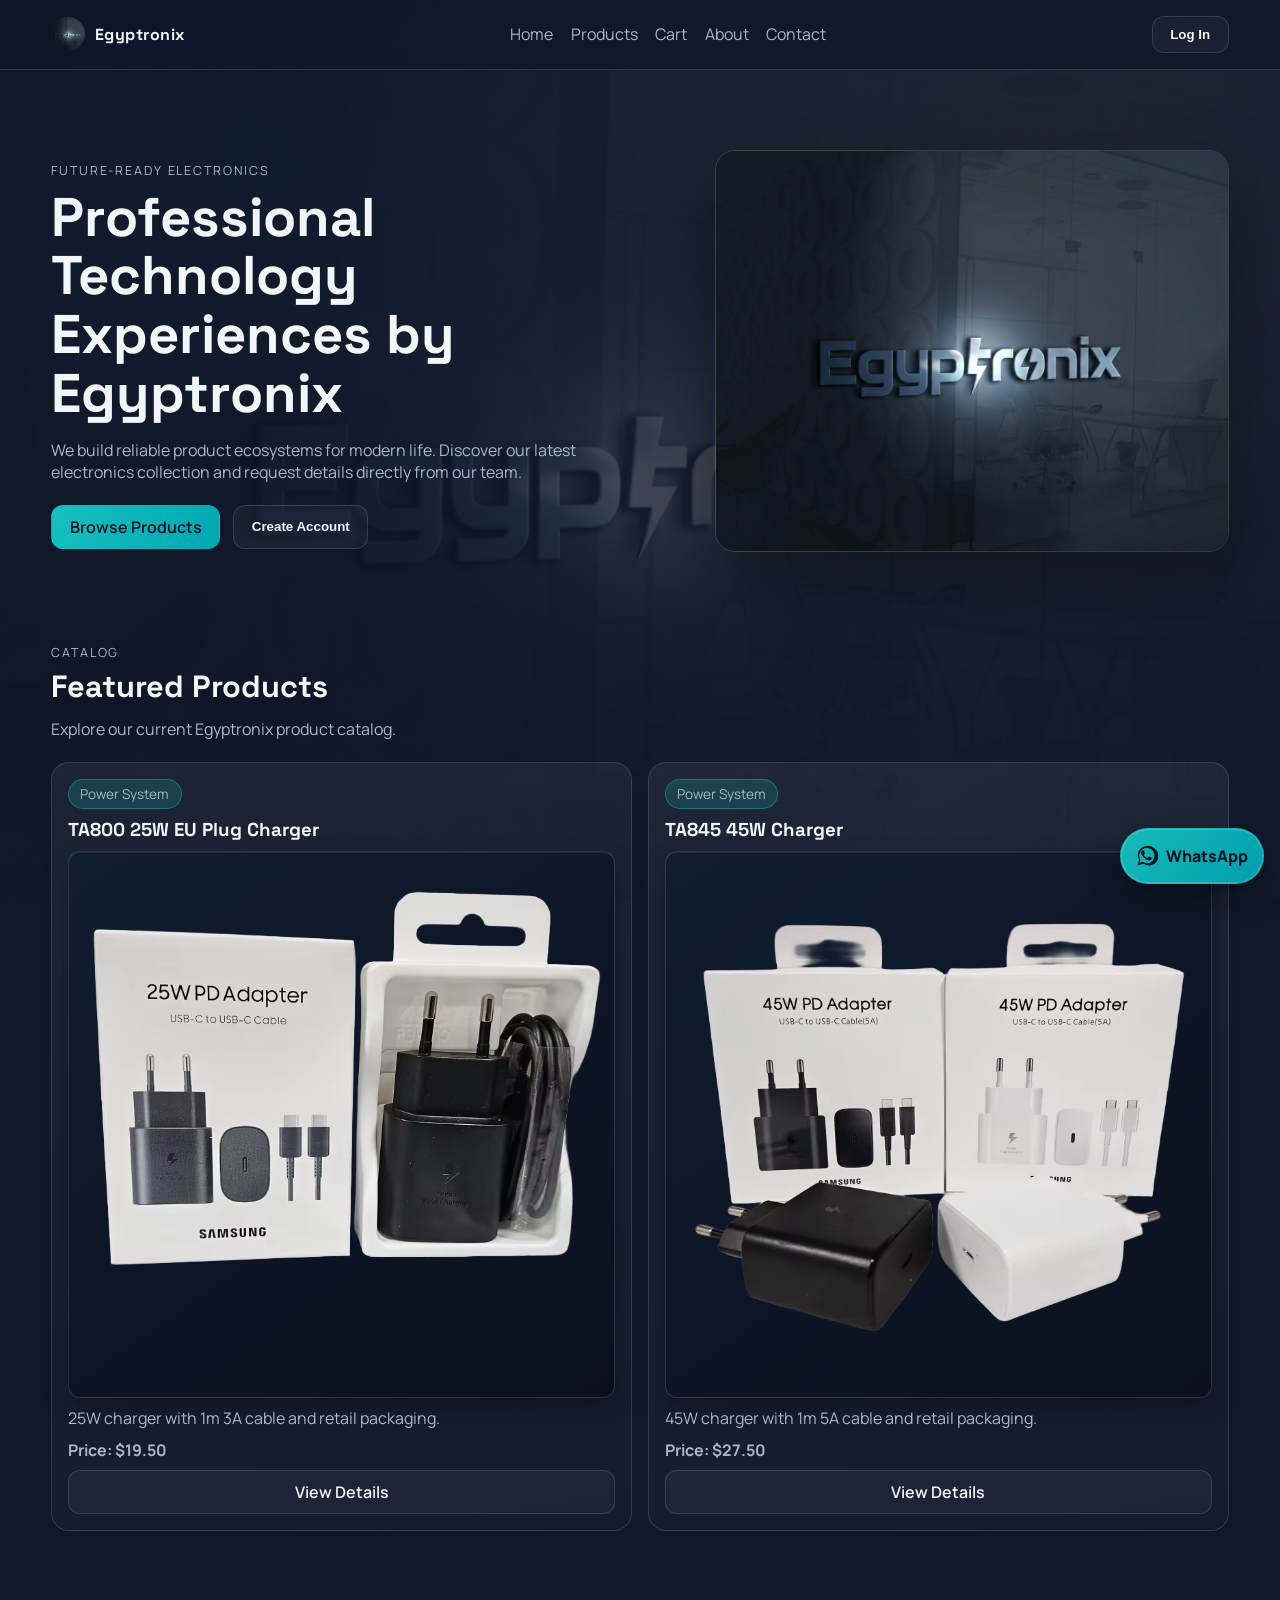
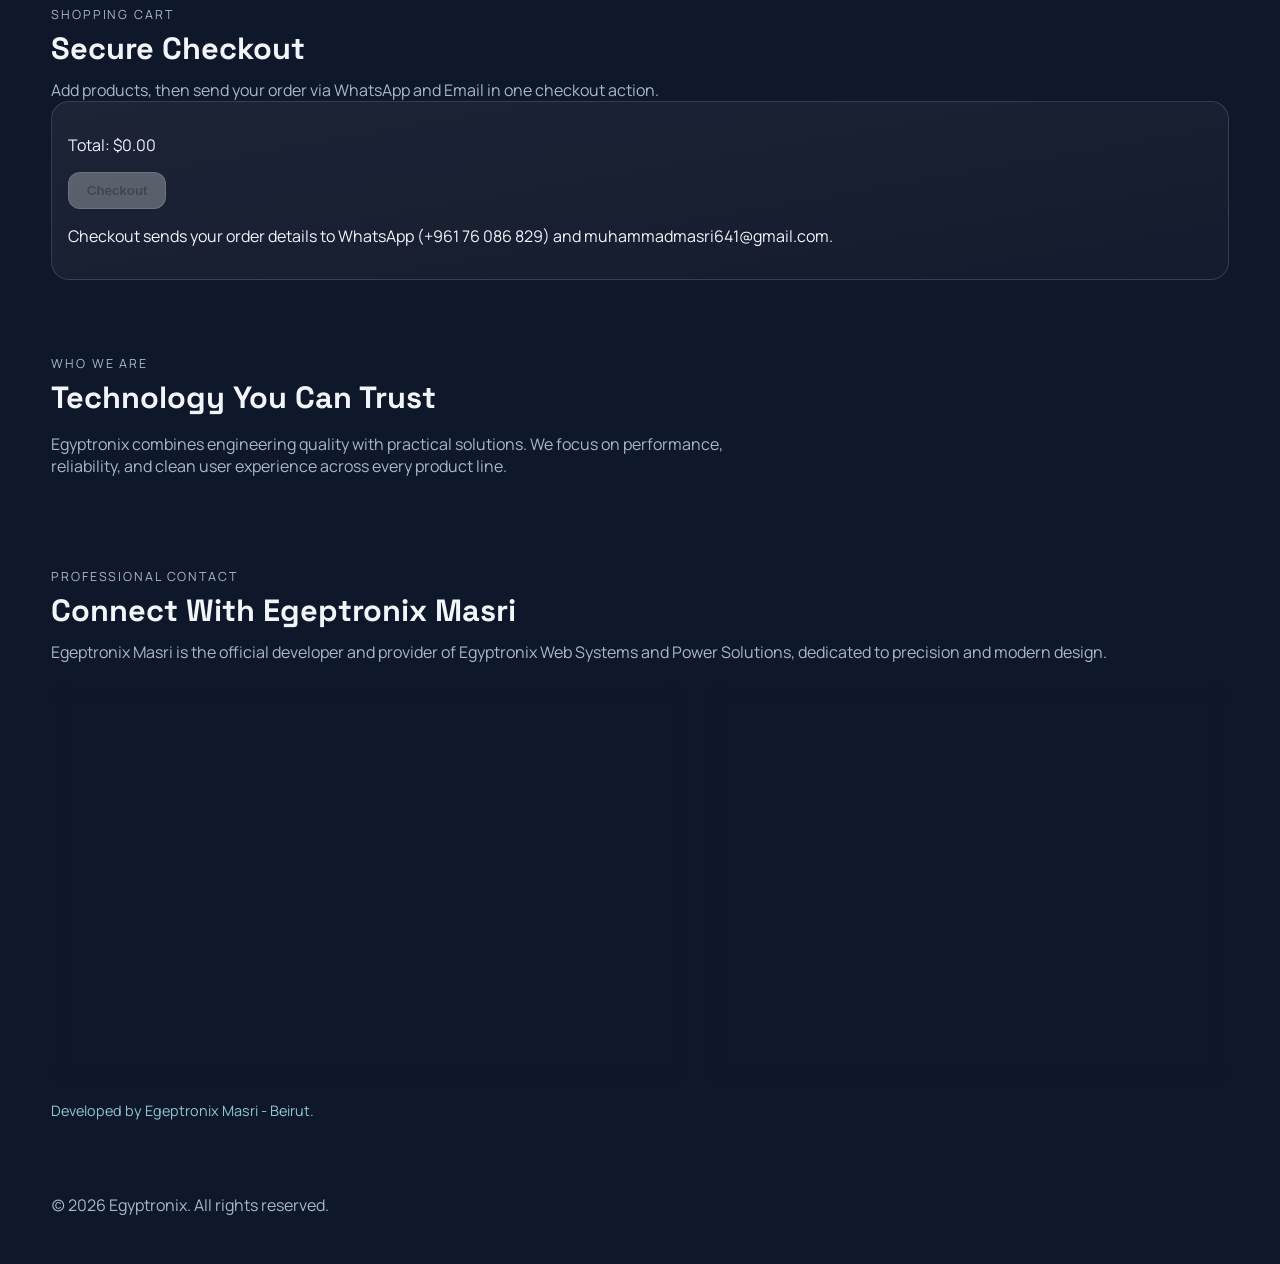
==== commit aad2a2fb: "Update index.html" ====
--- a/index.html
+++ b/index.html
@@ -27,6 +27,7 @@
     <nav class="nav-links" aria-label="Main navigation">
       <a href="#home">Home</a>
       <a href="#products">Products</a>
+      <a href="#cart">Cart</a>
       <a href="#about">About</a>
       <a href="#contact">Contact</a>
     </nav>
@@ -62,6 +63,23 @@
         <p>Explore our current Egyptronix product catalog.</p>
       </div>
       <div id="productGrid" class="product-grid" aria-live="polite"></div>
+    </section>
+
+    <section class="section cart-section" id="cart">
+      <div class="section-head">
+        <p class="kicker">Shopping Cart</p>
+        <h2>Secure Checkout</h2>
+        <p>Add products, then send your order via WhatsApp and Email in one checkout action.</p>
+      </div>
+      <article class="card cart-shell">
+        <div id="cartItems" class="cart-items" aria-live="polite"></div>
+        <p id="cartTotal" class="cart-total">Total: $0.00</p>
+        <button id="checkoutBtn" type="button" class="btn btn-checkout" disabled>Checkout</button>
+        <p class="cart-note">
+          Checkout sends your order details to WhatsApp (+961 76 086 829) and
+          muhammadmasri641@gmail.com.
+        </p>
+      </article>
     </section>
 
     <section class="section about" id="about">
@@ -134,8 +152,8 @@
               </svg>
               <span>Facebook</span>
             </a>
-            <a class="social-glass" data-social-link="tiktok" href="https://www.tiktok.com/@EgeptronixMasri"
-              target="_blank" rel="noopener noreferrer" aria-label="Open Egeptronix Masri TikTok profile">
+            <a class="social-glass" data-social-link="tiktok" href="https://www.tiktok.com/@masrielectronics8"
+              target="_blank" rel="noopener noreferrer" aria-label="Open @masrielectronics8 TikTok profile">
               <svg viewBox="0 0 24 24" aria-hidden="true">
                 <path
                   d="M14.5 3v9.2a3.4 3.4 0 1 1-3.4-3.4c.3 0 .6 0 .9.1V6.4a6.8 6.8 0 1 0 5.1 6.6V8.3c1 .8 2.2 1.2 3.5 1.3V7a3.9 3.9 0 0 1-2.1-.7A4 4 0 0 1 16.8 3h-2.3Z"
@@ -143,8 +161,8 @@
               </svg>
               <span>TikTok</span>
             </a>
-            <a class="social-glass" href="https://www.instagram.com/egyptronix" target="_blank"
-              rel="noopener noreferrer" aria-label="Open Egyptronix Instagram profile">
+            <a class="social-glass" data-social-link="instagram" href="https://www.instagram.com/egyptronix"
+              target="_blank" rel="noopener noreferrer" aria-label="Open Egyptronix Instagram profile">
               <svg viewBox="0 0 24 24" aria-hidden="true">
                 <rect x="3.5" y="3.5" width="17" height="17" rx="5" ry="5" fill="none" stroke="currentColor"
                   stroke-width="1.8" />
@@ -154,6 +172,7 @@
               <span>Instagram</span>
             </a>
           </div>
+          <p class="social-profile-note">IT Expert - Providing the best fast chargers (GaN) | Contact: 76086829</p>
         </aside>
       </div>
       <p class="developer-tag">Developed by Egeptronix Masri - Beirut.</p>
@@ -170,6 +189,83 @@
   <footer class="site-footer">
     <p>(c) <span id="currentYear"></span> Egyptronix. All rights reserved.</p>
   </footer>
+
+  <dialog id="productDetailsModal" class="product-modal">
+    <article class="product-modal-card">
+      <div class="product-modal-head">
+        <h3 id="productModalName">Product</h3>
+        <button id="closeProductModalBtn" type="button" class="btn btn-ghost product-modal-close">Close</button>
+      </div>
+      <p id="productModalCategory" class="pill">Category</p>
+
+      <section class="product-modal-media product-modal-gallery" aria-label="Product image gallery">
+        <img id="productModalImage" class="product-modal-image" src="TA800-25W.png" alt="Egyptronix product image">
+        <div id="productModalThumbs" class="product-modal-thumbs" aria-label="Product image gallery"></div>
+      </section>
+
+      <div class="product-modal-price-offer">
+        <p id="productModalPrice" class="price-note product-modal-price">Price</p>
+        <span class="product-modal-discount">March Expo 10% OFF</span>
+      </div>
+
+      <p id="productModalDescription" class="product-modal-description"></p>
+      <ul id="productModalSpecs" class="product-modal-specs"></ul>
+
+      <div class="product-modal-variations">
+        <section class="variation-group" aria-label="Color options">
+          <p class="variation-title">Color</p>
+          <div class="variation-options" data-variation-group="color">
+            <button type="button" class="variation-btn" data-variation-group="color" data-variation-value="Black">Black</button>
+            <button type="button" class="variation-btn" data-variation-group="color" data-variation-value="White">White</button>
+          </div>
+        </section>
+        <section class="variation-group" aria-label="Socket options">
+          <p class="variation-title">Socket Standard</p>
+          <div class="variation-options" data-variation-group="socket">
+            <button type="button" class="variation-btn" data-variation-group="socket" data-variation-value="EU">EU</button>
+            <button type="button" class="variation-btn" data-variation-group="socket" data-variation-value="US">US</button>
+          </div>
+        </section>
+      </div>
+
+      <p id="productModalStatus" class="buy-confirmation" aria-live="polite">Preparing secure checkout...</p>
+
+      <div class="product-modal-proof" aria-label="Social trust verification">
+        <a id="productModalFacebook" class="proof-link" href="https://www.facebook.com/EgeptronixMasri" target="_blank"
+          rel="noopener noreferrer" aria-label="Verify on Facebook">
+          <svg viewBox="0 0 24 24" aria-hidden="true">
+            <path
+              d="M13.8 21v-8h2.7l.4-3.1h-3.1V8c0-.9.3-1.6 1.6-1.6h1.7V3.5A20.8 20.8 0 0 0 14.7 3c-2.4 0-4 1.5-4 4.3v2.4H8V13h2.7v8h3.1Z"
+              fill="currentColor" />
+          </svg>
+          <span>Facebook</span>
+        </a>
+        <a id="productModalTikTok" class="proof-link" href="https://www.tiktok.com/@masrielectronics8" target="_blank"
+          rel="noopener noreferrer" aria-label="Verify on TikTok">
+          <svg viewBox="0 0 24 24" aria-hidden="true">
+            <path
+              d="M14.5 3v9.2a3.4 3.4 0 1 1-3.4-3.4c.3 0 .6 0 .9.1V6.4a6.8 6.8 0 1 0 5.1 6.6V8.3c1 .8 2.2 1.2 3.5 1.3V7a3.9 3.9 0 0 1-2.1-.7A4 4 0 0 1 16.8 3h-2.3Z"
+              fill="currentColor" />
+          </svg>
+          <span>TikTok</span>
+        </a>
+      </div>
+
+      <div class="product-modal-action-bar">
+        <button id="productModalAddToCartBtn" type="button" class="btn btn-ghost modal-cart-btn"
+          aria-label="Add to Cart">
+          <svg viewBox="0 0 24 24" aria-hidden="true">
+            <path d="M7 6h14l-1.5 8.5a2 2 0 0 1-2 1.5H9.4a2 2 0 0 1-2-1.6L5.4 4.8H3" fill="none" stroke="currentColor" stroke-width="1.8" stroke-linecap="round" stroke-linejoin="round" />
+            <circle cx="10" cy="20" r="1.4" fill="currentColor" />
+            <circle cx="17" cy="20" r="1.4" fill="currentColor" />
+          </svg>
+          <span>Add to Cart</span>
+        </button>
+        <button id="productModalChatBtn" type="button" class="btn btn-ghost modal-chat-btn">Chat Now</button>
+        <button id="productModalStartOrderBtn" type="button" class="btn btn-primary modal-order-btn">Start Order</button>
+      </div>
+    </article>
+  </dialog>
 
   <dialog id="authModal" class="auth-modal">
     <div class="modal-tabs">
@@ -200,4 +296,4 @@
   <script src="script.js"></script>
 </body>
 
-</html>+</html>
